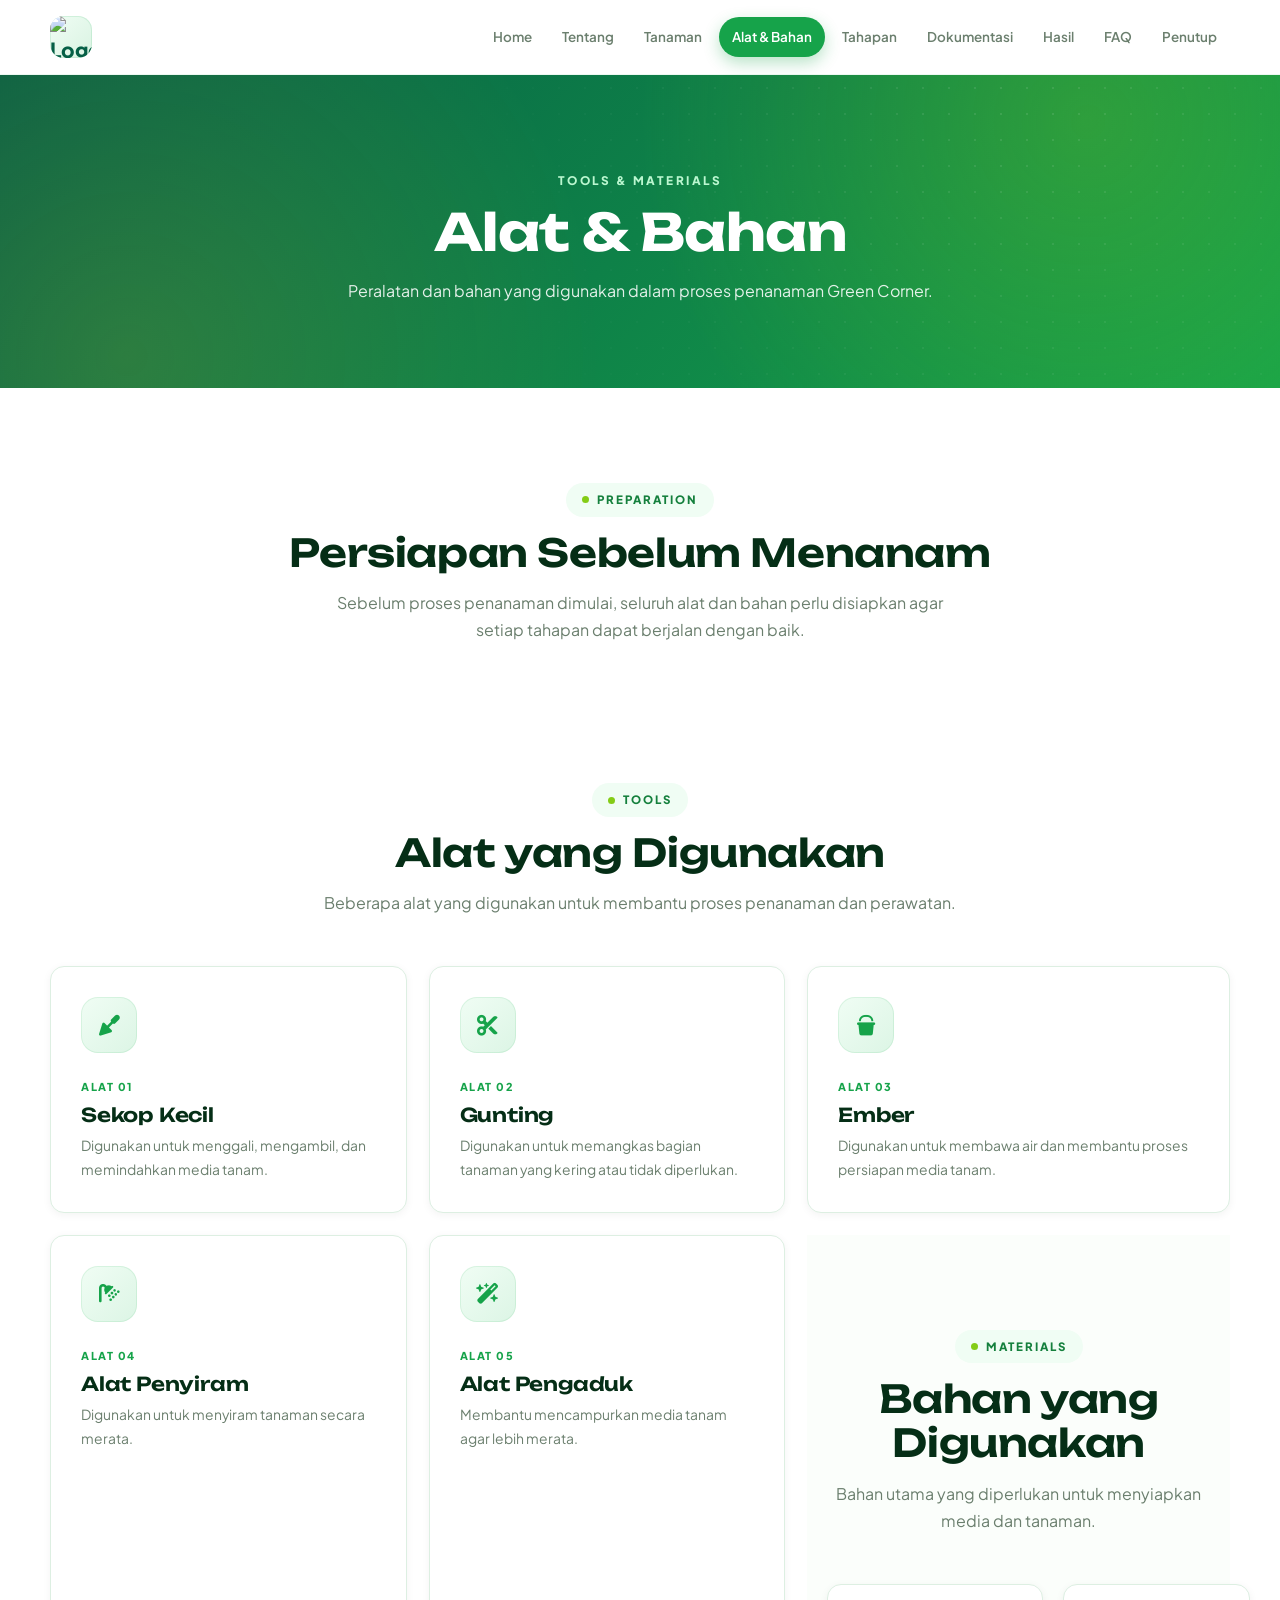
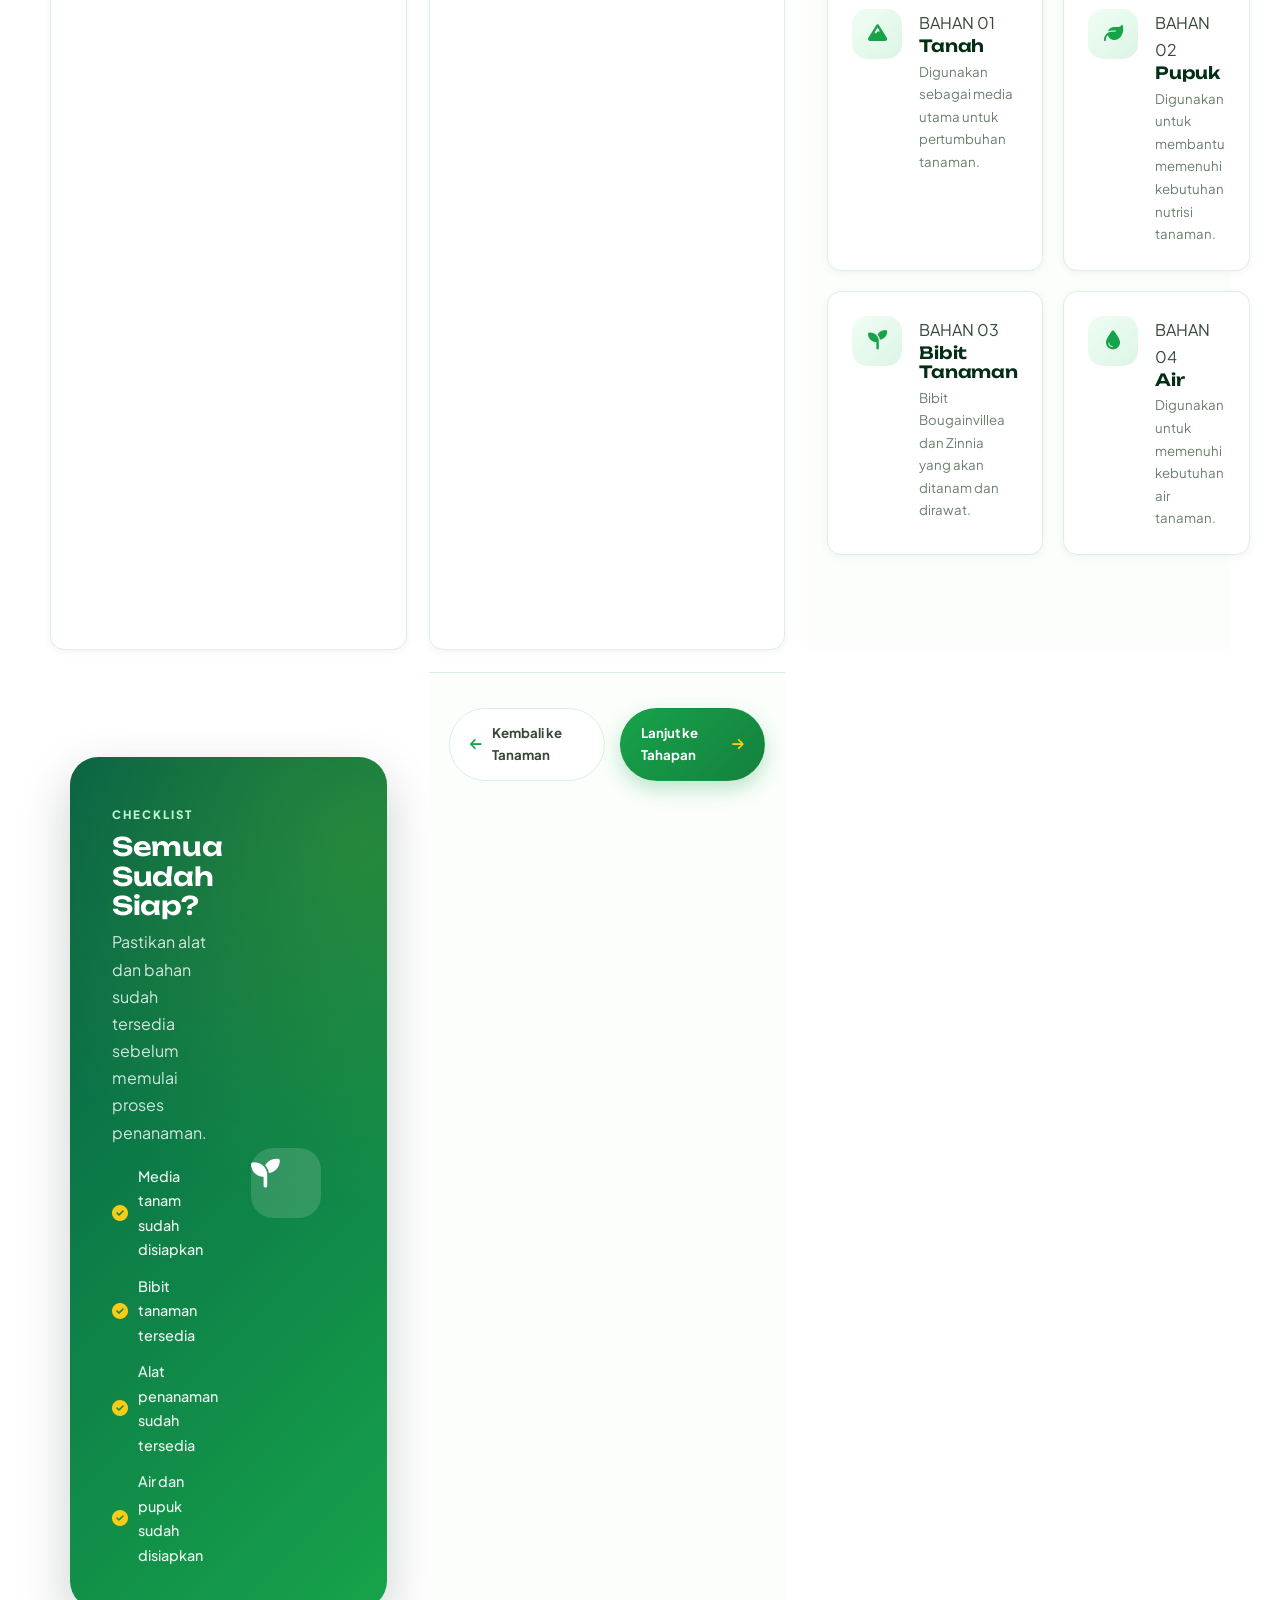
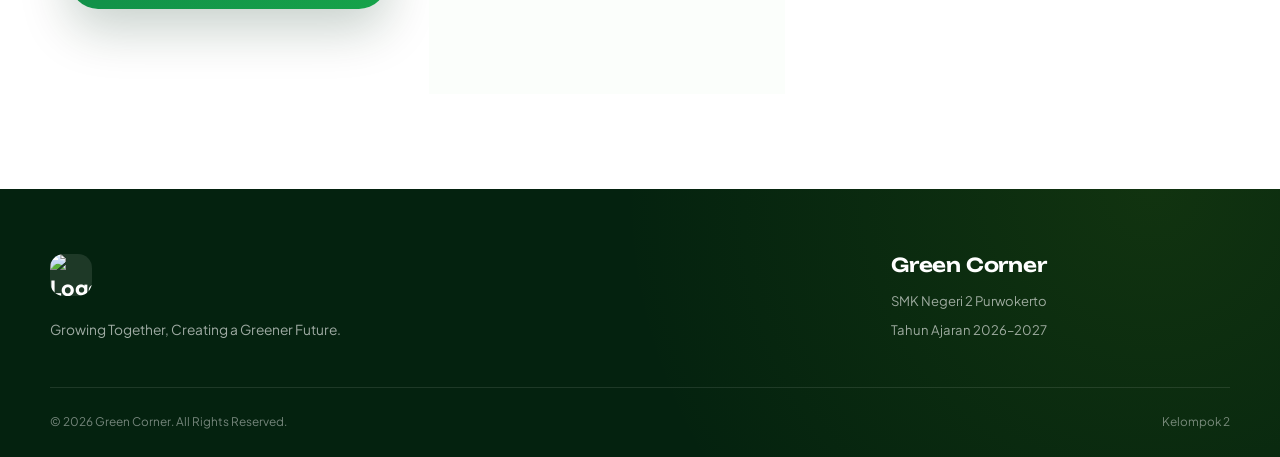
==== alat.html @ d8a79609 "first file" ====
<!DOCTYPE html>
<html lang="id">

<head>

    <meta charset="UTF-8">

    <meta name="viewport"
          content="width=device-width, initial-scale=1.0">

    <title>Alat & Bahan | Green Corner</title>


    <!-- Google Fonts -->

    <link rel="preconnect"
          href="https://fonts.googleapis.com">

    <link rel="preconnect"
          href="https://fonts.googleapis.com"
          crossorigin>

    <link href="https://fonts.googleapis.com/css2?family=Unbounded:wght@500;600;700;800&family=Plus+Jakarta+Sans:wght@400;500;600;700;800&display=swap"
          rel="stylesheet">


    <!-- Font Awesome -->

    <link rel="stylesheet"
          href="https://cdnjs.cloudflare.com/ajax/libs/font-awesome/6.7.2/css/all.min.css">


    <!-- CSS -->

    <link rel="stylesheet"
          href="style.css">

<base target="_blank">
</head>


<body>


    <!-- =====================================================
         NAVBAR
    ====================================================== -->

    <header class="navbar">

        <div class="container">


            <!-- LOGO -->

            <a href="home.html"
               class="nav-logo">

                <img class="nav-logo-icon" src="assets/logo/logo.png" alt="Logo Green Corner">

            </a>


            <!-- MOBILE MENU -->

            <button class="menu-toggle"
                    aria-label="Buka menu"
                    aria-expanded="false">

                <i class="fa-solid fa-bars"></i>

            </button>


            <!-- NAVIGATION -->

            <nav>

                <ul>

                    <li>
                        <a href="home.html">
                            Home
                        </a>
                    </li>

                    <li>
                        <a href="tentang.html">
                            Tentang
                        </a>
                    </li>

                    <li>
                        <a href="tanaman.html">
                            Tanaman
                        </a>
                    </li>

                    <li>
                        <a href="alat.html"
                           class="active">
                            Alat & Bahan
                        </a>
                    </li>

                    <li>
                        <a href="tahapan.html">
                            Tahapan
                        </a>
                    </li>

                    <li>
                        <a href="dokumentasi.html">
                            Dokumentasi
                        </a>
                    </li>

                    <li>
                        <a href="hasil.html">
                            Hasil
                        </a>
                    </li>

                    <li>
                        <a href="faq.html">
                            FAQ
                        </a>
                    </li>

                    <li>
                        <a href="penutup.html">
                            Penutup
                        </a>
                    </li>

                </ul>

            </nav>

        </div>

    </header>



    <!-- =====================================================
         PAGE HEADER
    ====================================================== -->

    <main>

        <section class="page-header">

            <div class="container">

                <div class="page-header-content">

                    <span>
                        TOOLS & MATERIALS
                    </span>

                    <h1>
                        Alat & Bahan
                    </h1>

                    <p>

                        Peralatan dan bahan yang digunakan
                        dalam proses penanaman Green Corner.

                    </p>

                </div>

            </div>

        </section>



        <!-- =====================================================
             INTRODUCTION
        ====================================================== -->

        <section class="tools-intro">

            <div class="container">

                <div class="section-title">

                    <span>
                        PREPARATION
                    </span>

                    <h2>
                        Persiapan Sebelum Menanam
                    </h2>

                    <p>

                        Sebelum proses penanaman dimulai,
                        seluruh alat dan bahan perlu disiapkan
                        agar setiap tahapan dapat berjalan
                        dengan baik.

                    </p>

                </div>

            </div>

        </section>



        <!-- =====================================================
             TOOLS
        ====================================================== -->

        <section class="tools-section">

            <div class="container">


                <div class="section-title">

                    <span>
                        TOOLS
                    </span>

                    <h2>
                        Alat yang Digunakan
                    </h2>

                    <p>

                        Beberapa alat yang digunakan untuk
                        membantu proses penanaman dan perawatan.

                    </p>

                </div>



                <div class="tools-grid">


                    <!-- SEKOP -->

                    <article class="tool-card">

                        <div class="tool-icon">

                            <i class="fa-solid fa-trowel"></i>

                        </div>

                        <span>
                            ALAT 01
                        </span>

                        <h3>
                            Sekop Kecil
                        </h3>

                        <p>

                            Digunakan untuk menggali,
                            mengambil, dan memindahkan
                            media tanam.

                        </p>

                    </article>



                    <!-- GUNTING -->

                    <article class="tool-card">

                        <div class="tool-icon">

                            <i class="fa-solid fa-scissors"></i>

                        </div>

                        <span>
                            ALAT 02
                        </span>

                        <h3>
                            Gunting
                        </h3>

                        <p>

                            Digunakan untuk memangkas
                            bagian tanaman yang kering
                            atau tidak diperlukan.

                        </p>

                    </article>



                    <!-- EMBER -->

                    <article class="tool-card">

                        <div class="tool-icon">

                            <i class="fa-solid fa-bucket"></i>

                        </div>

                        <span>
                            ALAT 03
                        </span>

                        <h3>
                            Ember
                        </h3>

                        <p>

                            Digunakan untuk membawa air
                            dan membantu proses persiapan
                            media tanam.

                        </p>

                    </article>



                    <!-- PENYIRAM -->

                    <article class="tool-card">

                        <div class="tool-icon">

                            <i class="fa-solid fa-shower"></i>

                        </div>

                        <span>
                            ALAT 04
                        </span>

                        <h3>
                            Alat Penyiram
                        </h3>

                        <p>

                            Digunakan untuk menyiram tanaman
                            secara merata.

                        </p>

                    </article>



                    <!-- PENGADUK -->

                    <article class="tool-card">

                        <div class="tool-icon">

                            <i class="fa-solid fa-wand-magic-sparkles"></i>

                        </div>

                        <span>
                            ALAT 05
                        </span>

                        <h3>
                            Alat Pengaduk
                        </h3>

                        <p>

                            Membantu mencampurkan media tanam
                            agar lebih merata.

                        </p>

                    </article>



                    <!-- =====================================================
             MATERIALS
        ====================================================== -->

        <section class="materials-section">

            <div class="container">


                <div class="section-title">

                    <span>
                        MATERIALS
                    </span>

                    <h2>
                        Bahan yang Digunakan
                    </h2>

                    <p>

                        Bahan utama yang diperlukan untuk
                        menyiapkan media dan tanaman.

                    </p>

                </div>



                <div class="materials-grid">



                    <!-- TANAH -->

                    <article class="material-card">

                        <div class="material-icon">

                            <i class="fa-solid fa-mountain"></i>

                        </div>

                        <div class="material-content">

                            <span>
                                BAHAN 01
                            </span>

                            <h3>
                                Tanah
                            </h3>

                            <p>

                                Digunakan sebagai media utama
                                untuk pertumbuhan tanaman.

                            </p>

                        </div>

                    </article>



                    <!-- PUPUK -->

                    <article class="material-card">

                        <div class="material-icon">

                            <i class="fa-solid fa-leaf"></i>

                        </div>

                        <div class="material-content">

                            <span>
                                BAHAN 02
                            </span>

                            <h3>
                                Pupuk
                            </h3>

                            <p>

                                Digunakan untuk membantu
                                memenuhi kebutuhan nutrisi
                                tanaman.

                            </p>

                        </div>

                    </article>



                    <!-- BIBIT -->

                    <article class="material-card">

                        <div class="material-icon">

                            <i class="fa-solid fa-seedling"></i>

                        </div>

                        <div class="material-content">

                            <span>
                                BAHAN 03
                            </span>

                            <h3>
                                Bibit Tanaman
                            </h3>

                            <p>

                                Bibit Bougainvillea dan Zinnia
                                yang akan ditanam dan dirawat.

                            </p>

                        </div>

                    </article>



                    <!-- AIR -->

                    <article class="material-card">

                        <div class="material-icon">

                            <i class="fa-solid fa-droplet"></i>

                        </div>

                        <div class="material-content">

                            <span>
                                BAHAN 04
                            </span>

                            <h3>
                                Air
                            </h3>

                            <p>

                                Digunakan untuk memenuhi
                                kebutuhan air tanaman.

                            </p>

                        </div>

                    </article>


                </div>

            </div>

        </section>



        <!-- =====================================================
             PREPARATION CHECKLIST
        ====================================================== -->

        <section class="preparation-section">

            <div class="container">


                <div class="preparation-box">


                    <div class="preparation-content">

                        <span>
                            CHECKLIST
                        </span>

                        <h2>
                            Semua Sudah Siap?
                        </h2>

                        <p>

                            Pastikan alat dan bahan sudah tersedia
                            sebelum memulai proses penanaman.

                        </p>


                        <ul class="checklist">

                            <li>

                                <i class="fa-solid fa-circle-check"></i>

                                Media tanam sudah disiapkan

                            </li>

                            <li>

                                <i class="fa-solid fa-circle-check"></i>

                                Bibit tanaman tersedia

                            </li>

                            <li>

                                <i class="fa-solid fa-circle-check"></i>

                                Alat penanaman sudah tersedia

                            </li>

                            <li>

                                <i class="fa-solid fa-circle-check"></i>

                                Air dan pupuk sudah disiapkan

                            </li>

                        </ul>

                    </div>


                    <div class="preparation-icon">

                        <i class="fa-solid fa-seedling"></i>

                    </div>


                </div>

            </div>

        </section>



        <!-- =====================================================
             NAVIGATION
        ====================================================== -->

        <section class="page-navigation">

            <div class="container">


                <a href="tanaman.html"
                   class="page-nav-button">

                    <i class="fa-solid fa-arrow-left"></i>

                    <span>
                        Kembali ke Tanaman
                    </span>

                </a>


                <a href="tahapan.html"
                   class="page-nav-button next">

                    <span>
                        Lanjut ke Tahapan
                    </span>

                    <i class="fa-solid fa-arrow-right"></i>

                </a>


            </div>

        </section>


    </main>



    <!-- =====================================================
         FOOTER
    ====================================================== -->

    <footer class="footer">

        <div class="container">


            <div class="footer-main">


                <div class="footer-brand">

                    <a href="home.html"
                       class="nav-logo">

                        <img class="nav-logo-icon" src="assets/logo/logo.png" alt="Logo Green Corner">

                    </a>

                    <p>

                        Growing Together,
                        Creating a Greener Future.

                    </p>

                </div>


                <div class="footer-info">

                    <h3>
                        Green Corner
                    </h3>

                    <p>
                        SMK Negeri 2 Purwokerto
                    </p>

                    <p>
                        Tahun Ajaran 2026–2027
                    </p>

                </div>


            </div>


            <div class="footer-bottom">

                <p>
                    © 2026 Green Corner. All Rights Reserved.
                </p>

                <p>
                    Kelompok 2
                </p>

            </div>


        </div>

    </footer>



    <!-- =====================================================
         JAVASCRIPT
    ====================================================== -->

    <script src="js/script.js"></script>

</body>

</html>
---- style.css ----
/* =====================================================
   GREEN CORNER — MODERN REDESIGN 2026
   Tema: Fresh Green + White
===================================================== */

:root{
    --primary:#16a34a;
    --primary-dark:#15803d;
    --primary-deep:#065f46;
    --accent:#84cc16;
    --sun:#facc15;
    --dark:#052e16;
    --light:#f0fdf4;
    --lighter:#fbfefb;
    --white:#ffffff;
    --black:#052e16;
    --text:#37473a;
    --muted:#6b7f6e;
    --border:#ddefe2;
    --shadow:0 10px 30px rgba(22,163,74,.10);
    --shadow-hover:0 20px 45px rgba(22,163,74,.16);
    --card-shadow:0 6px 20px rgba(5,46,22,.07);
    --soft-shadow:0 2px 8px rgba(5,46,22,.05);
    --radius-sm:8px;
    --radius:14px;
    --radius-md:18px;
    --radius-lg:26px;
    --container:1180px;
}

/* ============ RESET & BASE ============ */
*{margin:0;padding:0;box-sizing:border-box}
html{scroll-behavior:smooth}
body{
    font-family:"Plus Jakarta Sans",sans-serif;
    background:var(--white);
    color:var(--text);
    line-height:1.7;
    overflow-x:hidden;
}
img{display:block;max-width:100%}
a{text-decoration:none;color:inherit}
button{font-family:inherit}
ul{list-style:none}
.container{width:min(calc(100% - 40px),var(--container));margin-inline:auto}

h1,h2,h3,h4{
    font-family:"Unbounded",sans-serif;
    color:var(--black);
    line-height:1.15;
    letter-spacing:-.01em;
}
h1{font-size:3rem;font-weight:700}
h2{font-size:2.2rem;font-weight:600}
h3{font-size:1.2rem;font-weight:600}
p{color:var(--text)}

::selection{background:var(--primary);color:#fff}
::-webkit-scrollbar{width:9px}
::-webkit-scrollbar-track{background:#eef7f0}
::-webkit-scrollbar-thumb{background:#86c79b;border-radius:20px}
::-webkit-scrollbar-thumb:hover{background:var(--primary)}
button,a{-webkit-tap-highlight-color:transparent}

/* ============ NAVBAR ============ */
.navbar{
    position:sticky;top:0;z-index:1000;
    background:rgba(255,255,255,.88);
    backdrop-filter:blur(16px);
    -webkit-backdrop-filter:blur(16px);
    border-bottom:1px solid rgba(22,163,74,.08);
}
.navbar .container{
    min-height:74px;
    display:flex;align-items:center;justify-content:space-between;gap:20px;
}
.nav-logo{
    display:inline-flex;align-items:center;gap:11px;flex-shrink:0;
    font-weight:800;font-size:1.05rem;color:var(--primary-deep);
}
.nav-logo-icon{
    width:42px;height:42px;display:grid;place-items:center;
    border-radius:14px;font-size:1.3rem;
    background:linear-gradient(135deg,var(--light),#d9f3e2);
    box-shadow:inset 0 0 0 1px rgba(22,163,74,.12);
    transition:transform .25s ease;
}
.nav-logo:hover .nav-logo-icon{transform:rotate(-8deg) scale(1.06)}
.navbar nav ul{display:flex;align-items:center;gap:4px}
.navbar nav a{
    display:block;padding:9px 13px;border-radius:50px;
    color:var(--muted);font-size:.84rem;font-weight:600;white-space:nowrap;
    transition:.25s ease;
}
.navbar nav a:hover{background:var(--light);color:var(--primary-dark);transform:translateY(-1px)}
.navbar nav a.active{background:var(--primary);color:#fff;box-shadow:0 6px 16px rgba(22,163,74,.3)}
.menu-toggle{
    display:none;width:44px;height:44px;border:0;border-radius:13px;
    background:var(--light);color:var(--primary);font-size:1.1rem;cursor:pointer;
    transition:.25s ease;
}
.menu-toggle:hover{transform:translateY(-2px)}

/* ============ SECTION TITLE ============ */
.section-title{max-width:760px;margin:0 auto 50px;text-align:center}
.section-title>span,.section-label{
    display:inline-flex;align-items:center;gap:8px;
    margin-bottom:14px;padding:7px 16px;border-radius:999px;
    background:var(--light);color:var(--primary-dark);
    font-size:.72rem;font-weight:800;letter-spacing:2px;text-transform:uppercase;
}
.section-title>span::before,.section-label::before{
    content:"";width:7px;height:7px;border-radius:50%;
    background:var(--accent);flex-shrink:0;
}
.section-title h2{margin-bottom:14px;font-size:clamp(1.7rem,3vw,2.4rem)}
.section-title p{max-width:650px;margin-inline:auto;color:var(--muted)}
.section-padding{padding:100px 0}

/* ============ BUTTONS ============ */
.btn,.btn-primary,.btn-secondary,.start-button{
    display:inline-flex;align-items:center;justify-content:center;gap:10px;
    min-height:46px;padding:13px 22px;border-radius:50px;
    font-size:.85rem;font-weight:700;cursor:pointer;border:0;
    transition:transform .2s ease,box-shadow .2s ease,background .2s ease;
}
.btn,.btn-primary,.start-button{
    background:linear-gradient(135deg,var(--primary),var(--primary-dark));
    color:#fff;box-shadow:0 8px 20px rgba(22,163,74,.28);
}
.btn:hover,.btn-primary:hover,.start-button:hover{
    transform:translateY(-3px);
    box-shadow:0 14px 28px rgba(22,163,74,.34);
}
.btn:active,.btn-primary:active,.start-button:active{transform:translateY(-1px) scale(.97)}
.btn-secondary{
    background:var(--white);color:var(--primary-dark);
    border:1.5px solid var(--border);
}
.btn-secondary:hover{
    border-color:var(--primary);background:var(--light);
    transform:translateY(-3px);box-shadow:var(--shadow);
}
.btn-large{padding:15px 28px}

/* ============ PAGE HEADER / BANNER ============ */
.page-header,.page-banner{
    position:relative;padding:90px 20px 84px;
    background:
        radial-gradient(circle at 85% 15%,rgba(132,204,22,.25),transparent 40%),
        radial-gradient(circle at 10% 90%,rgba(250,204,21,.14),transparent 40%),
        linear-gradient(135deg,var(--primary-deep),var(--primary));
    color:#fff;text-align:center;overflow:hidden;
}
.page-header::after,.page-banner::after{
    content:"";position:absolute;inset:0;pointer-events:none;
    background-image:radial-gradient(rgba(255,255,255,.10) 1.5px,transparent 1.5px);
    background-size:26px 26px;
    mask-image:radial-gradient(circle at 80% 10%,#000 0%,transparent 55%);
    -webkit-mask-image:radial-gradient(circle at 80% 10%,#000 0%,transparent 55%);
}
.page-header-content{max-width:780px;margin-inline:auto;position:relative;z-index:1}
.page-header-content>span,.page-banner .hero-label{
    display:inline-block;margin-bottom:12px;
    color:#bbf7d0;font-size:.74rem;font-weight:800;letter-spacing:2.5px;
}
.page-header h1,.page-banner h1{
    margin-bottom:15px;color:#fff;
    font-size:clamp(2rem,5vw,3.2rem);
}
.page-header p,.page-banner p{max-width:680px;margin-inline:auto;color:rgba(255,255,255,.88)}

/* ============ HOME HERO ============ */
.home-hero{
    min-height:calc(100vh - 74px);
    display:flex;align-items:center;padding:80px 0;
    background:
        radial-gradient(circle at 8% 20%,rgba(132,204,22,.10),transparent 35%),
        radial-gradient(circle at 95% 85%,rgba(22,163,74,.10),transparent 35%),
        linear-gradient(160deg,#ffffff 0%,var(--lighter) 55%,var(--light) 100%);
    overflow:hidden;
}
.home-hero .container{
    display:grid;grid-template-columns:1.1fr .9fr;
    align-items:center;gap:60px;
}
.hero-content{max-width:650px}
.hero-label{
    display:inline-flex;align-items:center;gap:8px;
    margin-bottom:18px;padding:8px 16px;border-radius:999px;
    background:var(--white);color:var(--primary-dark);
    border:1px solid var(--border);
    font-size:.76rem;font-weight:800;letter-spacing:1.2px;
    box-shadow:var(--soft-shadow);
}
.hero-content h1{
    margin-bottom:20px;
    font-size:clamp(2.3rem,5vw,4.1rem);
    font-weight:800;letter-spacing:-1.5px;line-height:1.08;
}
.hero-content h1 span{
    display:block;
    background:linear-gradient(120deg,var(--primary) 20%,var(--accent) 80%);
    -webkit-background-clip:text;background-clip:text;
    -webkit-text-fill-color:transparent;color:transparent;
}
.hero-content>p{max-width:580px;margin-bottom:30px;color:var(--muted);font-size:1.02rem}
.hero-buttons{display:flex;flex-wrap:wrap;gap:12px}
.hero-visual{display:flex;justify-content:center;align-items:center}
.hero-image-placeholder{
    position:relative;width:min(100%,480px);aspect-ratio:1/1;
    display:grid;place-items:center;overflow:hidden;border-radius:38px;
    background:
        radial-gradient(circle at 30% 25%,rgba(132,204,22,.18),transparent 45%),
        linear-gradient(145deg,#e7f8ee,#d2f1de);
    box-shadow:var(--shadow-hover),inset 0 0 0 1px rgba(22,163,74,.10);
}
.hero-image-placeholder i{
    font-size:6rem;color:var(--primary);
    filter:drop-shadow(0 12px 24px rgba(22,163,74,.25));
}
.hero-image-placeholder span{
    position:absolute;bottom:26px;
    color:var(--primary-deep);font-weight:800;letter-spacing:2.5px;font-size:.74rem;
}

/* ============ STATS ============ */
.home-stats{
    padding:64px 0;
    background:
        radial-gradient(circle at 90% 10%,rgba(132,204,22,.22),transparent 45%),
        linear-gradient(135deg,var(--primary-deep),var(--primary-dark));
}
.stats-grid{display:grid;grid-template-columns:repeat(4,1fr);gap:24px;text-align:center}
.stat-item{display:flex;flex-direction:column;gap:8px;position:relative}
.stat-item:not(:last-child)::after{
    content:"";position:absolute;right:-12px;top:15%;height:70%;width:1px;
    background:rgba(255,255,255,.18);
}
.stat-number{
    font-size:clamp(2rem,4vw,2.8rem);font-weight:800;color:#fff;line-height:1;
    font-family:"Unbounded",sans-serif;
}
.stat-label{font-size:.76rem;color:rgba(255,255,255,.72);text-transform:uppercase;letter-spacing:.08em}

/* ============ HOME INTRO CARDS ============ */
.home-intro{padding:100px 0;background:var(--white)}
.intro-cards{display:grid;grid-template-columns:repeat(3,1fr);gap:22px}
.info-card,.learning-card,.objective-item,.care-card,.tool-card,.result-card,
.highlight-card,.team-card,.note-card,.progress-card,.monitor-card{
    border:1px solid var(--border);border-radius:var(--radius);
    background:var(--white);box-shadow:var(--soft-shadow);
    transition:transform .28s ease,box-shadow .28s ease,border-color .28s ease;
}
.info-card:hover,.learning-card:hover,.objective-item:hover,.care-card:hover,
.tool-card:hover,.result-card:hover,.highlight-card:hover,.team-card:hover,
.note-card:hover,.progress-card:hover,.monitor-card:hover{
    transform:translateY(-6px);box-shadow:var(--card-shadow);border-color:#bfe6cc;
}
.info-card{padding:30px}
.card-icon,.info-icon,.tool-icon,.care-icon,.result-icon,.highlight-icon,
.lessons-icon,.note-icon,.summary-icon,.faq-contact-icon,.progress-icon{
    width:56px;height:56px;display:grid;place-items:center;margin-bottom:18px;
    border-radius:17px;
    background:linear-gradient(135deg,var(--light),#dcf5e5);
    color:var(--primary);font-size:1.3rem;
    box-shadow:inset 0 0 0 1px rgba(22,163,74,.10);
}
.info-card h3{margin-bottom:8px}
.info-card p{color:var(--muted);font-size:.88rem}

/* ============ PLANT CARDS ============ */
.plants-preview{padding:95px 0;background:var(--lighter)}
.plant-cards{display:grid;grid-template-columns:repeat(2,1fr);gap:26px}
.plant-card{
    overflow:hidden;border:1px solid var(--border);border-radius:var(--radius-lg);
    background:var(--white);box-shadow:var(--soft-shadow);
    transition:transform .3s ease,box-shadow .3s ease;
}
.plant-card:hover{transform:translateY(-7px);box-shadow:var(--shadow-hover)}
.plant-image{aspect-ratio:16/9;background:var(--light);overflow:hidden}
.image-placeholder,.plant-image-placeholder,.result-placeholder,.gallery-placeholder{
    position:relative;height:100%;min-height:100%;display:grid;place-items:center;
    background:
        radial-gradient(circle at 70% 20%,rgba(132,204,22,.12),transparent 50%),
        linear-gradient(145deg,#ecf9f1,#d8f2e2);
    color:var(--primary);
}
.image-placeholder i,.plant-image-placeholder i,.result-placeholder i,.gallery-placeholder i{font-size:4rem}
.image-placeholder span,.plant-image-placeholder span,.result-placeholder span,.gallery-placeholder span{
    position:absolute;bottom:18px;font-size:.7rem;font-weight:800;
    letter-spacing:2.5px;color:var(--primary-deep);
}
.plant-content{padding:28px}
.plant-content>span{display:inline-block;margin-bottom:7px;color:var(--primary);font-size:.7rem;font-weight:800;letter-spacing:1.5px}
.plant-content h3{margin-bottom:10px;font-size:1.4rem}
.plant-content p{margin-bottom:16px;color:var(--muted);font-size:.9rem}
.plant-content a{
    display:inline-flex;align-items:center;gap:8px;
    color:var(--primary-dark);font-weight:700;font-size:.86rem;
    transition:gap .25s ease,color .2s ease;
}
.plant-content a:hover{gap:13px;color:var(--primary)}

/* ============ PLANT PROGRESS ============ */
.plant-progress{padding:95px 0;background:var(--white)}
.progress-grid{display:grid;grid-template-columns:repeat(2,1fr);gap:22px}
.progress-card{padding:30px}
.progress-card-head{display:flex;align-items:center;gap:15px;margin-bottom:22px}
.progress-icon{margin:0;width:52px;height:52px;border-radius:15px;font-size:1.15rem}
.progress-card-head span{display:block;color:var(--primary);font-size:.68rem;font-weight:800;letter-spacing:1.5px;margin-bottom:2px}
.progress-card-head h3{font-size:1.15rem}
.progress-bar-track{height:11px;border-radius:999px;background:#e3f3e9;overflow:hidden}
.progress-bar-fill{
    height:100%;width:0;border-radius:999px;
    background:linear-gradient(90deg,var(--primary),var(--accent));
    transition:width 1.3s cubic-bezier(.22,.8,.3,1);
}
.progress-meta{display:flex;align-items:center;justify-content:space-between;margin-top:13px;font-size:.82rem}
.progress-stage{color:var(--muted);display:inline-flex;align-items:center;gap:6px}
.progress-stage i{color:var(--primary);font-size:.78rem}
.progress-percent{font-weight:800;color:var(--primary-deep)}

/* ============ PROJECT HIGHLIGHT ============ */
.project-highlight{padding:100px 0;background:var(--lighter)}
.highlight-grid{display:grid;grid-template-columns:repeat(4,1fr);gap:20px}
.highlight-card{padding:28px 24px;text-align:center;display:block}
.highlight-card .highlight-icon{margin:0 auto 15px}
.highlight-card h3{font-size:1rem;margin-bottom:6px}
.highlight-card p{font-size:.8rem;color:var(--muted)}

/* ============ HOME CTA ============ */
.home-cta{padding:100px 0;background:var(--white)}
.cta-content{
    position:relative;overflow:hidden;
    max-width:none;margin:0 auto;text-align:center;
    padding:75px 50px;border-radius:32px;
    background:
        radial-gradient(circle at 85% 20%,rgba(132,204,22,.28),transparent 45%),
        radial-gradient(circle at 10% 90%,rgba(250,204,21,.14),transparent 40%),
        linear-gradient(135deg,var(--primary-deep),var(--primary));
    box-shadow:0 25px 60px rgba(5,46,22,.22);
}
.cta-content>span{display:inline-block;margin-bottom:14px;color:#bbf7d0;font-size:.76rem;font-weight:800;letter-spacing:2.5px}
.cta-content h2{color:#fff;margin-bottom:15px;font-size:clamp(1.6rem,3.4vw,2.4rem)}
.cta-content p{color:rgba(255,255,255,.85);margin:0 auto 28px;max-width:600px}
.cta-content .btn-primary{background:#fff;color:var(--primary-deep);box-shadow:0 10px 24px rgba(0,0,0,.18)}
.cta-content .btn-primary:hover{background:var(--light)}

/* ============ ABOUT ============ */
.about-intro{background:var(--white)}
.about-grid{display:grid;grid-template-columns:1.1fr .9fr;gap:65px;align-items:center}
.about-content h2{font-size:clamp(1.9rem,3vw,2.6rem);margin-bottom:18px}
.about-content p{margin-bottom:15px;color:var(--muted)}
.about-visual{display:grid;place-items:center;min-height:340px}
.about-icon{
    width:230px;height:230px;display:grid;place-items:center;border-radius:50%;
    margin:0;font-size:5.2rem;color:var(--primary);
    background:
        radial-gradient(circle at 30% 25%,rgba(132,204,22,.20),transparent 55%),
        linear-gradient(145deg,#e7f8ee,#d0f0dd);
    box-shadow:var(--shadow-hover),inset 0 0 0 1px rgba(22,163,74,.12);
}
.project-info{background:var(--lighter)}
.info-cards{display:grid;grid-template-columns:repeat(4,1fr);gap:20px}
.info-card strong{display:block;color:var(--primary);font-size:.68rem;letter-spacing:1.5px;margin-bottom:5px}
.objectives{background:var(--white)}
.objectives-grid{display:grid;grid-template-columns:repeat(3,1fr);gap:22px}
.objective-item{padding:30px;display:flex;flex-direction:column}
.objective-number,.team-number{
    display:inline-flex;align-items:center;justify-content:center;
    width:44px;height:44px;border-radius:14px;margin-bottom:18px;
    background:linear-gradient(135deg,var(--light),#dcf5e5);
    color:var(--primary-dark);font-weight:800;font-size:.9rem;
    box-shadow:inset 0 0 0 1px rgba(22,163,74,.10);
}
.objective-item h3{margin-bottom:8px;font-size:1.05rem}
.objective-item p{color:var(--muted);font-size:.86rem}
.team-section{background:var(--lighter)}
.team-grid{display:grid;grid-template-columns:repeat(3,1fr);gap:20px}
.team-card{padding:30px;text-align:center}
.team-number{margin:0 auto 18px;border-radius:50%}
.team-card h3{margin-bottom:6px;font-size:1.05rem}
.team-card span{color:var(--primary);font-size:.78rem;font-weight:700}
.learning-section{background:var(--white)}
.learning-grid{display:grid;grid-template-columns:repeat(3,1fr);gap:22px}
.learning-card{padding:30px}
.learning-card i{
    display:grid;place-items:center;width:56px;height:56px;margin-bottom:18px;
    border-radius:17px;font-size:1.3rem;color:var(--primary);
    background:linear-gradient(135deg,var(--light),#dcf5e5);
}
.learning-card h3{margin-bottom:8px}
.learning-card p{color:var(--muted);font-size:.86rem}

/* ============ PLANT DETAIL ============ */
.plants-intro{padding:95px 0 45px}
.plant-detail{padding:95px 0}
.plant-detail:nth-of-type(even){background:var(--lighter)}
.plant-detail-grid{display:grid;grid-template-columns:1fr 1fr;gap:65px;align-items:center}
.plant-detail-image{
    min-height:410px;border-radius:30px;overflow:hidden;
    box-shadow:var(--card-shadow);
    border:1px solid var(--border);
}
.plant-image-placeholder{min-height:410px}
.plant-detail-content .plant-number{color:var(--primary);font-size:.72rem;font-weight:800;letter-spacing:2px}
.plant-detail-content h2{font-size:clamp(2rem,4vw,2.9rem);margin:10px 0 8px}
.plant-subtitle{color:var(--primary-dark);font-weight:600;margin-bottom:18px}
.plant-detail-content>p:not(.plant-subtitle){color:var(--muted);margin-bottom:14px}
.plant-facts{display:grid;gap:12px;margin-top:24px}
.plant-fact{
    display:flex;align-items:flex-start;gap:14px;padding:15px 16px;
    border:1px solid var(--border);border-radius:16px;background:var(--white);
    transition:transform .25s ease,box-shadow .25s ease;
}
.plant-fact:hover{transform:translateX(6px);box-shadow:var(--soft-shadow)}
.plant-fact i{
    width:36px;height:36px;display:grid;place-items:center;border-radius:11px;flex:none;
    background:linear-gradient(135deg,var(--light),#dcf5e5);color:var(--primary);
}
.plant-fact strong{display:block;color:var(--black);font-size:.84rem}
.plant-fact span{display:block;color:var(--muted);font-size:.76rem;line-height:1.6}
.care-section{padding:95px 0;background:var(--lighter)}
.care-grid{display:grid;grid-template-columns:repeat(4,1fr);gap:20px}
.care-card{padding:28px}
.care-card h3{font-size:1.02rem;margin-bottom:8px}
.care-card p{color:var(--muted);font-size:.82rem}
.plant-comparison{padding:95px 0;background:var(--white)}
.comparison-table-wrapper,.observation-table-wrapper{
    overflow-x:auto;border:1px solid var(--border);border-radius:20px;
    box-shadow:var(--soft-shadow);background:var(--white);
}
.comparison-table,.observation-table{width:100%;min-width:620px;border-collapse:collapse}
.comparison-table th,.comparison-table td,.observation-table th,.observation-table td{
    padding:17px 20px;text-align:left;border-bottom:1px solid var(--border);font-size:.85rem;
}
.comparison-table th,.observation-table th{
    background:var(--light);color:var(--primary-deep);font-weight:800;font-size:.78rem;
    letter-spacing:.5px;
}
.comparison-table tr:last-child td,.observation-table tr:last-child td{border-bottom:0}
.comparison-table tbody tr,.observation-table tbody tr{transition:background .2s ease}
.comparison-table tbody tr:hover,.observation-table tbody tr:hover{background:#f4fbf6}
.status,.result-status{
    display:inline-flex;padding:6px 13px;border-radius:999px;
    background:var(--light);color:var(--primary-deep);
    font-size:.72rem;font-weight:800;
}

/* ============ MONITORING ============ */
.plant-monitoring{padding:95px 0;background:var(--lighter)}
.monitor-grid{display:grid;grid-template-columns:repeat(2,1fr);gap:24px}
.monitor-card{padding:30px}
.monitor-card-head{display:flex;align-items:center;gap:15px;margin-bottom:22px}
.monitor-icon{
    width:52px;height:52px;flex:none;display:grid;place-items:center;border-radius:16px;
    background:linear-gradient(135deg,var(--primary),var(--primary-dark));
    color:#fff;font-size:1.2rem;box-shadow:0 8px 18px rgba(22,163,74,.28);
}
.monitor-card-head span{display:block;color:var(--primary);font-size:.68rem;font-weight:800;letter-spacing:1.5px;margin-bottom:2px}
.monitor-card-head h3{font-size:1.15rem}
.monitor-row{
    display:flex;align-items:center;justify-content:space-between;gap:12px;
    padding:13px 0;border-bottom:1px solid var(--border);font-size:.87rem;
}
.monitor-row label{color:var(--muted)}
.monitor-row-static strong{color:var(--text);font-weight:700}
.monitor-status-select{
    border:1px solid var(--border);border-radius:10px;padding:7px 12px;
    font:600 .82rem "Plus Jakarta Sans",sans-serif;background:var(--white);
    color:var(--text);cursor:pointer;outline:none;transition:border-color .2s;
}
.monitor-status-select:focus{border-color:var(--primary)}
.monitor-toggle-row{display:flex;align-items:center;justify-content:space-between;padding:15px 0;font-size:.87rem;color:var(--muted)}
.monitor-switch{position:relative;display:inline-block;width:46px;height:25px;flex:none}
.monitor-switch input{opacity:0;width:0;height:0}
.monitor-switch-slider{
    position:absolute;inset:0;border-radius:999px;background:#d5e8dc;transition:.25s ease;cursor:pointer;
}
.monitor-switch-slider::before{
    content:"";position:absolute;left:3px;top:3px;width:19px;height:19px;border-radius:50%;
    background:#fff;transition:.25s ease;box-shadow:0 1px 4px rgba(0,0,0,.2);
}
.monitor-switch input:checked+.monitor-switch-slider{background:var(--primary)}
.monitor-switch input:checked+.monitor-switch-slider::before{transform:translateX(21px)}
.monitor-streak{
    display:inline-flex;align-items:center;gap:8px;margin-top:16px;padding:9px 16px;
    border-radius:999px;background:var(--light);color:var(--primary-deep);
    font-size:.83rem;font-weight:800;
}
.monitor-streak i{color:var(--accent)}
.monitor-note{margin-top:24px;text-align:center;font-size:.73rem;color:var(--muted)}

/* ============ TOOLS & MATERIALS ============ */
.tools-intro{padding:95px 0 45px}
.tools-section{padding:45px 0 95px}
.tools-grid{display:grid;grid-template-columns:repeat(3,1fr);gap:22px}
.tool-card{padding:30px}
.tool-card>span{font-size:.68rem;font-weight:800;letter-spacing:1.5px;color:var(--primary)}
.tool-card h3{margin:6px 0 8px}
.tool-card p{color:var(--muted);font-size:.87rem}
.materials-section{padding:95px 0;background:var(--lighter)}
.materials-grid{display:grid;grid-template-columns:repeat(2,1fr);gap:20px}
.material-card{
    display:flex;gap:17px;align-items:flex-start;padding:24px;
    border:1px solid var(--border);border-radius:var(--radius);
    background:var(--white);box-shadow:var(--soft-shadow);
    transition:transform .28s ease,box-shadow .28s ease;
}
.material-card:hover{transform:translateY(-4px);box-shadow:var(--card-shadow)}
.material-icon{
    width:50px;height:50px;display:grid;place-items:center;border-radius:15px;flex:none;
    background:linear-gradient(135deg,var(--light),#dcf5e5);color:var(--primary);font-size:1.2rem;
}
.material-content h3{margin-bottom:5px;font-size:1.05rem}
.material-content p{color:var(--muted);font-size:.83rem}
.preparation-section{padding:85px 0}
.preparation-box{
    display:grid;grid-template-columns:auto 1fr auto;gap:28px;align-items:center;
    padding:42px;border-radius:28px;
    background:
        radial-gradient(circle at 90% 10%,rgba(132,204,22,.22),transparent 45%),
        linear-gradient(135deg,var(--primary-deep),var(--primary));
    box-shadow:0 20px 50px rgba(5,46,22,.22);
}
.preparation-icon{
    margin:0;width:70px;height:70px;border-radius:22px;font-size:1.8rem;
    background:rgba(255,255,255,.14);color:#fff;box-shadow:none;
}
.preparation-content>span{color:#bbf7d0;font-size:.72rem;font-weight:800;letter-spacing:2px}
.preparation-content h2{color:#fff;margin:6px 0 8px;font-size:1.6rem}
.preparation-content>p{color:rgba(255,255,255,.82);margin:0}
.checklist{display:flex;flex-direction:column;gap:12px;margin-top:18px}
.checklist li{display:flex;align-items:center;gap:10px;color:rgba(255,255,255,.92);font-size:.9rem;font-weight:500}
.checklist li i{color:var(--sun);font-size:1rem;flex:none}

/* ============ STEPS ============ */
.steps-intro{padding:95px 0 45px}
.steps-section{padding:45px 0 90px}
.steps-timeline{max-width:900px;margin-inline:auto;position:relative}
.step-item{
    display:grid;grid-template-columns:70px 70px 1fr;gap:18px;align-items:start;
    position:relative;padding-bottom:34px;
}
.step-item:not(:last-child)::after{
    content:"";position:absolute;left:34px;top:64px;bottom:2px;width:2px;
    background:linear-gradient(#bfe6cc,#dcf5e5);
}
.step-number{
    position:relative;z-index:1;width:58px;height:58px;display:grid;place-items:center;
    border-radius:50%;color:#fff;font-weight:800;font-size:.88rem;
    background:linear-gradient(135deg,var(--primary),var(--primary-dark));
    box-shadow:0 10px 22px rgba(22,163,74,.30),0 0 0 6px var(--white);
    font-family:"Plus Jakarta Sans",sans-serif;
}
.step-icon{
    width:54px;height:54px;display:grid;place-items:center;border-radius:16px;
    background:linear-gradient(135deg,var(--light),#dcf5e5);color:var(--primary);font-size:1.2rem;
}
.step-content{
    padding:26px;border:1px solid var(--border);border-radius:var(--radius);
    background:var(--white);box-shadow:var(--soft-shadow);
    transition:transform .25s ease,box-shadow .25s ease;
}
.step-content:hover{transform:translateY(-4px);box-shadow:var(--card-shadow)}
.step-content>span{display:inline-block;margin-bottom:8px;color:var(--primary);font-size:.7rem;font-weight:800;letter-spacing:1.5px}
.step-content h2{font-size:1.25rem;margin-bottom:10px}
.step-content p{color:var(--muted);font-size:.88rem;margin-bottom:14px}
.step-content ul{display:flex;flex-direction:column;gap:9px}
.step-content li{display:flex;align-items:center;gap:9px;color:var(--muted);font-size:.83rem}
.step-content li i{color:var(--primary);font-size:.75rem}
.process-notes{padding:95px 0;background:var(--lighter)}
.notes-grid{display:grid;grid-template-columns:repeat(3,1fr);gap:22px}
.note-card{padding:28px}
.note-card h3{margin-bottom:7px}
.note-card p{color:var(--muted);font-size:.84rem}
.process-summary{padding:85px 0}
.summary-box{
    display:grid;grid-template-columns:auto 1fr;gap:24px;align-items:center;
    padding:36px;border:1px solid #c6e9d2;border-radius:26px;
    background:linear-gradient(135deg,var(--light),#e2f6ea);
}
.summary-icon{margin:0}
.summary-content>span{color:var(--primary);font-size:.7rem;font-weight:800;letter-spacing:2px}
.summary-content h2{margin:6px 0 6px;font-size:1.35rem}
.summary-content p{color:var(--muted);margin:0}

/* ============ DOKUMENTASI ============ */
.documentation-intro{padding:95px 0 45px}
.gallery-section{padding:45px 0 95px}
.gallery-grid{display:grid;grid-template-columns:repeat(3,1fr);gap:22px}
.gallery-item{
    overflow:hidden;border:1px solid var(--border);border-radius:22px;
    background:var(--white);box-shadow:var(--soft-shadow);cursor:pointer;
    transition:transform .3s ease,box-shadow .3s ease;
}
.gallery-item:hover{transform:translateY(-6px);box-shadow:var(--card-shadow)}
.gallery-image{aspect-ratio:4/3;overflow:hidden;transition:filter .25s ease}
.gallery-item:hover .gallery-image{filter:brightness(.95)}
.gallery-placeholder{min-height:100%}
.gallery-content{padding:22px}
.gallery-content>span{color:var(--primary);font-size:.68rem;font-weight:800;letter-spacing:1.5px}
.gallery-content h3{margin:6px 0 7px}
.gallery-content p{color:var(--muted);font-size:.83rem}
.documentation-timeline{padding:95px 0;background:var(--lighter)}
.timeline-list{max-width:850px;margin-inline:auto;display:grid;gap:16px}
.timeline-item{display:grid;grid-template-columns:66px 1fr;gap:18px;align-items:start}
.timeline-number{
    width:54px;height:54px;display:grid;place-items:center;border-radius:50%;
    background:linear-gradient(135deg,var(--primary),var(--primary-dark));
    color:#fff;font-weight:800;box-shadow:0 8px 18px rgba(22,163,74,.28);
}
.timeline-content{
    padding:22px;border:1px solid var(--border);border-radius:18px;background:var(--white);
    box-shadow:var(--soft-shadow);transition:transform .25s ease,box-shadow .25s ease;
}
.timeline-content:hover{transform:translateX(6px);box-shadow:var(--card-shadow)}
.timeline-content h3{margin-bottom:6px}
.timeline-content p{color:var(--muted);font-size:.84rem}
.documentation-note{padding:85px 0}
.note-box{
    display:grid;grid-template-columns:auto 1fr;gap:22px;align-items:center;
    padding:36px;border-radius:26px;
    background:linear-gradient(135deg,var(--light),#e2f6ea);
    border:1px solid #c6e9d2;
}
.note-box .note-icon{margin:0}
.note-content>span{color:var(--primary);font-size:.7rem;font-weight:800;letter-spacing:2px}
.note-content h2{margin:6px 0 7px;font-size:1.4rem}
.note-content p{color:var(--muted);margin:0}

/* ============ HASIL ============ */
.result-intro{padding:95px 0 45px}
.result-overview{padding:45px 0 85px}
.result-grid{display:grid;grid-template-columns:repeat(4,1fr);gap:22px}
.result-card{padding:28px;text-align:center}
.result-icon{margin:0 auto 17px}
.result-card>span{font-size:.68rem;font-weight:800;letter-spacing:1.5px;color:var(--primary)}
.result-card h3{margin:6px 0 8px;font-size:1.05rem}
.result-card p{color:var(--muted);font-size:.84rem}
.plant-results{padding:95px 0;background:var(--lighter)}
.plant-result-grid{display:grid;grid-template-columns:repeat(2,1fr);gap:24px}
.plant-result-card{
    overflow:hidden;border:1px solid var(--border);border-radius:24px;
    background:var(--white);box-shadow:var(--soft-shadow);
    transition:transform .3s ease,box-shadow .3s ease;
}
.plant-result-card:hover{transform:translateY(-6px);box-shadow:var(--card-shadow)}
.plant-result-image{aspect-ratio:16/8}
.plant-result-content{padding:26px}
.plant-result-content>span{color:var(--primary);font-size:.68rem;font-weight:800;letter-spacing:1.5px}
.plant-result-content h3{margin:6px 0 7px}
.plant-result-content p{color:var(--muted);font-size:.85rem}
.plant-result-content .result-status{margin-top:14px}
.observation-section{padding:95px 0}
.lessons-section{padding:95px 0;background:var(--lighter)}
.lessons-box{
    display:grid;grid-template-columns:auto 1fr;gap:26px;padding:38px;
    border-radius:26px;background:var(--white);border:1px solid var(--border);
    box-shadow:var(--soft-shadow);
}
.lessons-icon{margin:0}
.lessons-content>span{color:var(--primary);font-size:.7rem;font-weight:800;letter-spacing:2px}
.lessons-content h2{margin:6px 0 10px;font-size:1.5rem}
.lessons-content>p{color:var(--muted);margin-bottom:18px}
.lesson-points{display:flex;flex-wrap:wrap;gap:10px}
.lesson-points>div{
    display:inline-flex;align-items:center;gap:8px;padding:9px 16px;
    border-radius:999px;background:var(--light);color:var(--primary-deep);
    font-size:.82rem;font-weight:700;
}
.lesson-points i{color:var(--primary);font-size:.75rem}

/* ============ FAQ ============ */
.faq-intro{padding:95px 0 45px}
.faq-section{padding:45px 0 85px}
.faq-layout{display:grid;grid-template-columns:1.3fr 1fr;gap:32px;align-items:start}
.faq-list{display:grid;gap:12px}
.faq-item{
    overflow:hidden;border:1px solid var(--border);border-radius:17px;background:var(--white);
    transition:box-shadow .3s ease,border-color .3s ease;
}
.faq-item:hover{border-color:#bfe6cc;box-shadow:var(--soft-shadow)}
.faq-item.active{border-color:var(--primary);box-shadow:var(--shadow)}
.faq-question{
    width:100%;display:flex;align-items:center;justify-content:space-between;gap:18px;
    padding:21px 24px;border:0;background:transparent;text-align:left;
    color:var(--black);font:700 .92rem "Plus Jakarta Sans",sans-serif;cursor:pointer;
    transition:background .2s ease;
}
.faq-question:hover{background:#f2faf5}
.faq-question i{flex-shrink:0;color:var(--primary);transition:transform .3s ease}
.faq-item.active .faq-question i{transform:rotate(180deg)}
.faq-answer{display:grid;grid-template-rows:0fr;transition:grid-template-rows .35s ease}
.faq-answer>div{overflow:hidden}
.faq-answer p{padding:0 24px 22px;color:var(--muted);font-size:.86rem;line-height:1.8}
.faq-item.active .faq-answer{grid-template-rows:1fr}

/* chatbot */
.faq-chatbot{
    position:sticky;top:108px;
    border:1px solid var(--border);border-radius:var(--radius);
    background:var(--white);box-shadow:var(--card-shadow);
    display:flex;flex-direction:column;max-height:560px;overflow:hidden;
}
.chatbot-header{
    display:flex;align-items:center;gap:13px;padding:18px 20px;
    border-bottom:1px solid var(--border);
    background:linear-gradient(135deg,var(--light),#e2f6ea);
}
.chatbot-header-icon{
    width:42px;height:42px;flex:none;display:grid;place-items:center;border-radius:50%;
    background:linear-gradient(135deg,var(--primary),var(--primary-dark));
    color:#fff;font-size:1rem;box-shadow:0 6px 14px rgba(22,163,74,.28);
}
.chatbot-header h3{font-size:.98rem;margin-bottom:2px}
.chatbot-header p{font-size:.75rem;color:var(--muted);margin:0}
.chatbot-ai-toggle{
    margin-left:auto;width:36px;height:36px;flex:none;border-radius:50%;
    border:1px solid var(--border);background:var(--white);color:var(--primary);
    cursor:pointer;display:flex;align-items:center;justify-content:center;
    font-size:.95rem;transition:.2s ease;
}
.chatbot-ai-toggle:hover{background:var(--primary);color:#fff;border-color:var(--primary)}
.chatbot-ai-panel{
    margin:16px 20px 0;padding:15px;border:1px solid var(--border);border-radius:12px;
    background:var(--lighter);font-size:.82rem;
}
.chatbot-ai-panel p{margin:0 0 10px;line-height:1.55;color:var(--muted)}
.chatbot-ai-panel a{color:var(--primary);font-weight:700}
.chatbot-ai-panel-row{display:flex;gap:8px;margin-bottom:8px}
.chatbot-ai-panel-row input{
    flex:1;min-width:0;padding:9px 12px;border:1px solid var(--border);border-radius:10px;
    font-size:.82rem;font-family:inherit;outline:none;
}
.chatbot-ai-panel-row input:focus{border-color:var(--primary)}
.chatbot-ai-panel-row button{
    padding:9px 16px;border:0;border-radius:10px;background:var(--primary);color:#fff;
    cursor:pointer;font-weight:700;font-size:.82rem;white-space:nowrap;
}
.chatbot-ai-panel-row button:hover{background:var(--primary-dark)}
.chatbot-ai-key-clear{background:none;border:0;color:var(--muted);font-size:.76rem;text-decoration:underline;cursor:pointer;padding:0}
.chatbot-messages{
    flex:1;overflow-y:auto;padding:18px 20px;display:flex;flex-direction:column;gap:12px;min-height:220px;
}
.chatbot-msg{max-width:85%;padding:11px 15px;border-radius:15px;font-size:.85rem;line-height:1.55}
.chatbot-msg.bot{align-self:flex-start;background:var(--light);color:var(--text);border-bottom-left-radius:4px}
.chatbot-msg.user{align-self:flex-end;background:var(--primary);color:#fff;border-bottom-right-radius:4px}
.chatbot-msg.typing{align-self:flex-start;background:var(--light);color:var(--muted);font-style:italic}
.chatbot-input-row{display:flex;gap:8px;padding:14px 16px;border-top:1px solid var(--border)}
.chatbot-input-row input{
    flex:1;border:1px solid var(--border);border-radius:999px;padding:10px 17px;
    font:500 .83rem "Plus Jakarta Sans",sans-serif;outline:none;transition:border-color .2s;
}
.chatbot-input-row input:focus{border-color:var(--primary)}
.chatbot-input-row button{
    width:42px;height:42px;flex:none;border:0;border-radius:50%;
    background:linear-gradient(135deg,var(--primary),var(--primary-dark));color:#fff;
    display:grid;place-items:center;cursor:pointer;transition:transform .2s ease;
    box-shadow:0 6px 14px rgba(22,163,74,.28);
}
.chatbot-input-row button:hover{transform:translateY(-2px)}
.chatbot-note{font-size:.68rem;color:var(--muted);padding:0 20px 16px;margin:0}

.faq-contact{padding:0 0 85px}
.faq-contact-box{
    display:grid;grid-template-columns:auto 1fr auto;gap:22px;align-items:center;
    padding:34px;border-radius:26px;
    background:linear-gradient(135deg,var(--light),#e2f6ea);border:1px solid #c6e9d2;
}
.faq-contact-icon{margin:0}
.faq-contact-content>span{color:var(--primary);font-size:.7rem;font-weight:800;letter-spacing:2px}
.faq-contact-content h2{margin:6px 0 5px;font-size:1.5rem}
.faq-contact-content p{color:var(--muted);font-size:.85rem;margin:0}

/* ============ PENUTUP ============ */
.closing-hero{
    padding:115px 0 105px;text-align:center;
    background:
        radial-gradient(circle at 85% 15%,rgba(132,204,22,.22),transparent 45%),
        linear-gradient(135deg,var(--primary-deep),var(--primary));
}
.closing-content{max-width:850px;margin:auto;position:relative;z-index:1}
.closing-icon{
    margin:0 auto 22px;width:74px;height:74px;border-radius:50%;font-size:1.8rem;
    background:rgba(255,255,255,.14);color:#fff;box-shadow:none;
}
.closing-label{display:block;color:#bbf7d0;font-size:.73rem;font-weight:800;letter-spacing:2.5px;margin-bottom:12px}
.closing-content h1{color:#fff;font-size:clamp(2.1rem,5vw,3.5rem);margin-bottom:18px}
.closing-content p{color:rgba(255,255,255,.86);max-width:700px;margin:0 auto}
.closing-divider{width:72px;height:3px;border-radius:3px;background:rgba(255,255,255,.35);margin:30px auto}
.closing-content blockquote{color:#fff;font-size:1.1rem;font-style:italic;font-weight:500}
.closing-message{padding:95px 0}
.message-grid{display:grid;grid-template-columns:1.1fr .9fr;gap:60px;align-items:center}
.message-content>span{color:var(--primary);font-size:.72rem;font-weight:800;letter-spacing:2px}
.message-content h2{font-size:clamp(1.8rem,3vw,2.5rem);margin:10px 0 15px}
.message-content p{color:var(--muted);margin-bottom:13px}
.message-highlights{display:grid;gap:14px}
.message-highlights .highlight-card{display:flex;gap:16px;align-items:center;text-align:left;padding:20px 22px}
.message-highlights .highlight-icon{margin:0;width:48px;height:48px;font-size:1.05rem}
.final-quote{padding:90px 0;background:var(--lighter)}
.quote-box{
    max-width:820px;margin:auto;padding:44px;border-left:5px solid var(--primary);
    border-radius:0 24px 24px 0;background:var(--white);box-shadow:var(--card-shadow);
}
.quote-mark{color:var(--primary);font-size:3.2rem;line-height:.6;margin-bottom:20px;font-family:Georgia,serif}
.quote-box p{font-size:1.12rem;color:var(--text);font-style:italic;margin-bottom:14px}
.quote-box span{color:var(--primary-dark);font-weight:800;font-size:.85rem}
.closing-info{padding:90px 0}
.closing-info-grid{display:grid;grid-template-columns:repeat(3,1fr);gap:22px}
.closing-info-card{
    padding:30px;border:1px solid var(--border);border-radius:22px;text-align:center;
    background:var(--white);box-shadow:var(--soft-shadow);
    transition:transform .28s ease,box-shadow .28s ease;
}
.closing-info-card:hover{transform:translateY(-5px);box-shadow:var(--card-shadow)}
.closing-info-card i{
    display:inline-grid;place-items:center;width:56px;height:56px;margin-bottom:16px;
    border-radius:17px;font-size:1.3rem;color:var(--primary);
    background:linear-gradient(135deg,var(--light),#dcf5e5);
}
.closing-info-card>span{color:var(--primary);font-size:.68rem;font-weight:800;letter-spacing:2px}
.closing-info-card h3{margin:6px 0 6px;font-size:1.1rem}
.closing-info-card p{color:var(--muted);font-size:.84rem}
.closing-navigation{padding:0 0 95px;text-align:center}

/* ============ PAGE NAVIGATION ============ */
.page-navigation{padding:35px 0;background:var(--lighter);border-top:1px solid var(--border)}
.page-navigation .container{display:flex;justify-content:space-between;align-items:center;gap:15px}
.page-nav-button{
    display:inline-flex;align-items:center;gap:10px;padding:13px 20px;
    border:1.5px solid var(--border);border-radius:50px;background:var(--white);
    color:var(--text);font-size:.83rem;font-weight:700;
    transition:.25s ease;
}
.page-nav-button:hover{
    background:var(--primary);color:#fff;border-color:var(--primary);
    transform:translateY(-3px);box-shadow:0 10px 22px rgba(22,163,74,.28);
}
.page-nav-button i{color:var(--primary);transition:color .2s}
.page-nav-button:hover i{color:#fff}
.page-nav-button.next{
    background:linear-gradient(135deg,var(--primary),var(--primary-dark));
    color:#fff;border-color:transparent;box-shadow:0 8px 20px rgba(22,163,74,.28);
}
.page-nav-button.next i{color:var(--sun)}
.page-nav-button.next:hover{box-shadow:0 14px 28px rgba(22,163,74,.36)}

/* ============ FOOTER ============ */
.footer{
    padding:65px 0 25px;color:#fff;
    background:
        radial-gradient(circle at 90% 0%,rgba(132,204,22,.10),transparent 45%),
        #04220f;
}
.footer-main{
    display:grid;grid-template-columns:1.4fr .6fr;gap:50px;
    padding-bottom:40px;border-bottom:1px solid rgba(255,255,255,.10);
}
.footer .nav-logo{color:#fff}
.footer .nav-logo-icon{background:rgba(255,255,255,.10);box-shadow:none}
.footer-brand>p{max-width:360px;margin-top:15px;color:rgba(255,255,255,.62);font-size:.86rem}
.footer-info h3{color:#fff;margin-bottom:14px}
.footer-info p{margin-bottom:6px;color:rgba(255,255,255,.60);font-size:.82rem}
.footer-bottom{display:flex;justify-content:space-between;gap:20px;padding-top:24px}
.footer-bottom p{color:rgba(255,255,255,.45);font-size:.74rem}

/* ============ INDEX / LOADING ============ */
#loading-screen{
    position:fixed;inset:0;z-index:9999;display:grid;place-items:center;
    background:
        radial-gradient(circle at 50% 30%,#0a3d22,#03170c 72%);
    color:#fff;opacity:1;visibility:visible;
    transition:opacity .5s ease,visibility .5s ease;
}
#loading-screen.loaded{opacity:0;visibility:hidden;pointer-events:none}
#main-content{opacity:0;visibility:hidden}
#main-content.loaded{opacity:1;visibility:visible;animation:pageIn .7s ease both}
.loader-content{text-align:center;width:min(88vw,480px)}
.loader-icon{
    width:80px;height:80px;display:grid;place-items:center;margin:0 auto 24px;
    border-radius:26px;background:rgba(132,204,22,.12);font-size:2.1rem;position:relative;
}
.loader-icon .grow-stage{position:absolute;opacity:0;transform:scale(.4);animation:growStage 1.6s ease infinite}
.loader-icon .stage-seed{animation-delay:0s}
.loader-icon .stage-sprout{animation-delay:.5s}
.loader-icon .stage-leaf{animation-delay:1s}
@keyframes growStage{
    0%{opacity:0;transform:scale(.4) translateY(6px)}
    15%{opacity:1;transform:scale(1) translateY(0)}
    35%{opacity:1;transform:scale(1) translateY(0)}
    50%{opacity:0;transform:scale(1.15) translateY(-6px)}
    100%{opacity:0}
}
@media (prefers-reduced-motion:reduce){
    .loader-icon .grow-stage{animation:none;opacity:1;position:static}
    .loader-icon .stage-seed,.loader-icon .stage-sprout{display:none}
}
.loader-content h1{color:#fff;font-family:"Unbounded",sans-serif;font-weight:700;font-size:clamp(2rem,8vw,3.2rem);letter-spacing:1px}
.loader-content p{margin:12px auto 26px;color:rgba(255,255,255,.70);font-size:.88rem;font-style:italic}
.loader-bar{height:5px;overflow:hidden;border-radius:99px;background:rgba(255,255,255,.13)}
.loader-progress{
    height:100%;width:0;border-radius:99px;
    background:linear-gradient(90deg,var(--primary),var(--accent));
    animation:loading 1.7s ease forwards;
}
.loader-text{display:block;margin-top:13px;color:rgba(255,255,255,.48);font-size:.72rem}
@keyframes loading{to{width:100%}}
@keyframes pageIn{from{opacity:0;transform:translateY(10px)}to{opacity:1;transform:none}}

.intro{
    min-height:100vh;display:grid;place-items:center;
    background:
        radial-gradient(circle at 12% 18%,rgba(132,204,22,.12),transparent 40%),
        radial-gradient(circle at 88% 85%,rgba(22,163,74,.12),transparent 40%),
        linear-gradient(150deg,#ffffff,var(--light));
}
.intro-content{text-align:center;padding:40px}
.small-title{color:var(--primary-dark);font-weight:800;letter-spacing:3px;font-size:.74rem}
.intro h1{margin:16px 0;font-weight:700;font-size:clamp(3rem,9vw,6rem);letter-spacing:-2px}
.intro h1 span{
    background:linear-gradient(120deg,var(--primary) 20%,var(--accent) 85%);
    -webkit-background-clip:text;background-clip:text;
    -webkit-text-fill-color:transparent;color:transparent;font-weight:800;
}
.group-name{
    display:inline-block;margin:8px 0 20px;padding:8px 20px;border-radius:999px;
    background:var(--primary-deep);color:#bbf7d0;font-weight:800;letter-spacing:2.5px;font-size:.8rem;
}
.description{max-width:540px;margin:16px auto 30px;color:var(--muted);font-size:1rem}

/* ============ UTILITIES ============ */
.growth-progress-bar{
    position:fixed;top:0;left:0;height:3px;width:0;z-index:2000;
    background:linear-gradient(90deg,var(--primary),var(--accent));
    transition:width .08s linear;
}
.back-to-top{
    position:fixed;right:22px;bottom:22px;width:48px;height:48px;
    display:grid;place-items:center;border:0;border-radius:50%;cursor:pointer;
    background:linear-gradient(135deg,var(--primary),var(--primary-dark));color:#fff;
    font-size:1rem;box-shadow:0 12px 28px rgba(22,163,74,.32);
    opacity:0;visibility:hidden;transform:translateY(12px);transition:.3s ease;z-index:1500;
}
.back-to-top.show{opacity:1;visibility:visible;transform:translateY(0)}
.back-to-top:hover{transform:translateY(-3px)}

.lightbox-overlay{
    position:fixed;inset:0;display:flex;align-items:center;justify-content:center;
    background:rgba(3,23,12,.92);opacity:0;visibility:hidden;transition:.25s ease;z-index:3000;padding:24px;
}
.lightbox-overlay.open{opacity:1;visibility:visible}
.lightbox-box{
    width:min(640px,100%);aspect-ratio:4/3;border-radius:26px;overflow:hidden;
    background:linear-gradient(145deg,#0a3d22,#03170c);display:grid;place-items:center;
    transform:scale(.94);transition:.25s ease;
}
.lightbox-overlay.open .lightbox-box{transform:scale(1)}
.lightbox-box .gallery-placeholder{color:var(--accent);background:transparent}
.lightbox-box img{width:100%;height:100%;object-fit:cover}
.lightbox-close{
    position:absolute;top:24px;right:24px;width:44px;height:44px;border:0;border-radius:50%;
    background:rgba(255,255,255,.12);color:#fff;font-size:1.1rem;cursor:pointer;
    display:grid;place-items:center;transition:.2s ease;
}
.lightbox-close:hover{background:var(--accent);color:var(--dark)}
body.lightbox-locked{overflow:hidden}

/* ============ PHOTO UPLOAD ============ */
.photo-upload-slot{cursor:pointer;overflow:hidden}
.photo-upload-input{display:none}
.photo-upload-img{position:absolute;inset:0;width:100%;height:100%;object-fit:cover}
.photo-upload-slot.has-photo>i,.photo-upload-slot.has-photo>span{display:none}
.photo-upload-hint{
    position:absolute;inset:0;display:flex;flex-direction:column;align-items:center;justify-content:center;
    gap:8px;text-align:center;padding:12px;z-index:1;
    background:rgba(5,46,22,.55);color:#fff;font-size:.78rem;font-weight:600;
    opacity:0;transition:opacity .25s ease;
}
.photo-upload-hint i{font-size:1.4rem!important;color:#fff!important}
.photo-upload-slot:not(.has-photo) .photo-upload-hint{opacity:1}
.photo-upload-slot.has-photo:hover .photo-upload-hint,
.photo-upload-slot.has-photo:focus-within .photo-upload-hint{opacity:1}
.photo-upload-remove{
    position:absolute;top:10px;right:10px;width:32px;height:32px;border-radius:50%;border:0;
    background:rgba(5,46,22,.75);color:#fff;display:none;align-items:center;justify-content:center;
    cursor:pointer;z-index:2;font-size:.85rem;
}
.photo-upload-remove:hover{background:var(--accent-dark,#65a30d)}
.photo-upload-slot.has-photo .photo-upload-remove{display:flex}

/* ============ REVEAL ANIMATION ============ */
.reveal{opacity:0;transform:translateY(26px);transition:opacity .7s ease,transform .7s ease}
.reveal.in{opacity:1;transform:none}
@media (prefers-reduced-motion:reduce){
    html{scroll-behavior:auto}
    .reveal{opacity:1;transform:none;transition:none}
    *,*::before,*::after{animation-duration:.01ms!important;animation-iteration-count:1!important;transition-duration:.01ms!important}
}

/* ============ RESPONSIVE ============ */
@media (max-width:1000px){
    .navbar nav a{padding:9px 10px;font-size:.78rem}
    .home-hero .container{gap:40px}
    .info-cards{grid-template-columns:repeat(2,1fr)}
    .highlight-grid,.result-grid{grid-template-columns:repeat(2,1fr)}
    .care-grid{grid-template-columns:repeat(2,1fr)}
    .tools-grid{grid-template-columns:repeat(2,1fr)}
}

@media (max-width:820px){
    .navbar .container{min-height:66px}
    .menu-toggle{display:grid;place-items:center}
    .navbar nav{
        display:none;position:absolute;top:calc(100% + 1px);left:0;right:0;
        padding:12px 20px 20px;background:rgba(255,255,255,.98);
        border-bottom:1px solid var(--border);box-shadow:0 14px 30px rgba(5,46,22,.10);
    }
    .navbar nav.open{display:block}
    .navbar nav ul{display:grid;gap:4px}
    .navbar nav a{padding:12px 15px;border-radius:13px;font-size:.88rem}
    .home-hero{min-height:auto;padding:70px 0}
    .home-hero .container,.about-grid,.plant-detail-grid,.message-grid{grid-template-columns:1fr;gap:40px}
    .hero-visual{order:-1}
    .hero-image-placeholder{max-width:400px}
    .plant-detail-reverse .plant-detail-content{order:1}
    .plant-detail-reverse .plant-detail-image{order:2}
    .team-grid,.objectives-grid,.learning-grid,.closing-info-grid{grid-template-columns:repeat(2,1fr)}
    .gallery-grid{grid-template-columns:repeat(2,1fr)}
    .plant-result-grid{grid-template-columns:1fr}
    .faq-layout{grid-template-columns:1fr}
    .faq-chatbot{position:static;max-height:480px}
    .faq-contact-box{grid-template-columns:auto 1fr}
    .faq-contact-box .btn{grid-column:2;justify-self:start}
    .footer-main{grid-template-columns:1fr 1fr}
    .preparation-box{grid-template-columns:auto 1fr}
    .preparation-icon{display:none}
}

@media (max-width:600px){
    .container{width:min(100% - 28px,1120px)}
    .section-padding{padding:70px 0}
    .section-title{margin-bottom:34px}
    .section-title h2{font-size:1.6rem}
    .page-header,.page-banner{padding:66px 0 58px}
    .page-header h1,.page-banner h1{font-size:1.9rem}
    h1{font-size:2rem}
    h2{font-size:1.7rem}
    .home-hero{padding:55px 0 70px}
    .hero-content{text-align:center}
    .hero-content h1{font-size:2.5rem;letter-spacing:-1px}
    .hero-content>p{margin-inline:auto;font-size:.9rem}
    .hero-buttons{flex-direction:column;align-items:stretch}
    .hero-buttons a{width:100%}
    .home-stats{padding:46px 0}
    .stats-grid{grid-template-columns:repeat(2,1fr);gap:30px 12px}
    .stat-item:not(:last-child)::after{display:none}
    .intro-cards,.plant-cards,.info-cards,.highlight-grid,.tools-grid,.care-grid,.result-grid,
    .team-grid,.objectives-grid,.learning-grid,.notes-grid,.materials-grid,.gallery-grid,
    .closing-info-grid{grid-template-columns:1fr}
    .plant-detail,.care-section,.plant-comparison,.plant-monitoring,.tools-section,
    .materials-section,.gallery-section,.documentation-timeline,.observation-section,
    .lessons-section,.closing-message,.closing-info{padding:70px 0}
    .plant-detail-grid{gap:28px}
    .plant-detail-image,.plant-image-placeholder{min-height:280px}
    .plant-image-placeholder i,.image-placeholder i,.result-placeholder i,.gallery-placeholder i{font-size:3rem}
    .progress-grid,.monitor-grid{grid-template-columns:1fr}
    .step-item{grid-template-columns:50px 1fr;gap:13px;padding-bottom:26px}
    .step-item .step-icon{display:none}
    .step-number{width:46px;height:46px;font-size:.75rem}
    .step-item:not(:last-child)::after{left:22px;top:52px}
    .step-content{padding:21px}
    .timeline-item{grid-template-columns:48px 1fr;gap:12px}
    .timeline-number{width:44px;height:44px;font-size:.85rem}
    .preparation-box,.summary-box,.lessons-box,.note-box{grid-template-columns:1fr;padding:28px}
    .preparation-icon,.summary-icon,.lessons-icon,.note-box .note-icon{margin:0}
    .faq-question{padding:18px;font-size:.84rem}
    .faq-answer p{padding:0 18px 19px;font-size:.8rem}
    .faq-contact-box{grid-template-columns:1fr}
    .faq-contact-box .btn{grid-column:auto;width:100%}
    .page-navigation .container{flex-direction:column;align-items:stretch}
    .page-nav-button{justify-content:center;width:100%}
    .footer-main{grid-template-columns:1fr;gap:30px}
    .footer-bottom{flex-direction:column;text-align:center;gap:6px}
    .closing-hero{padding:80px 0}
    .closing-content h1{font-size:2.1rem}
    .quote-box{padding:30px 22px}
    .quote-box p{font-size:.95rem}
    .cta-content{padding:50px 24px;border-radius:26px}
    .cta-content h2{font-size:1.55rem}
    .comparison-table,.observation-table{min-width:560px}
}

@media (max-width:380px){
    .hero-content h1{font-size:2.2rem}
    .nav-logo{font-size:.9rem}
    .nav-logo-icon{width:37px;height:37px}
}
/* --- LOGO SEBAGAI GAMBAR ASLI --- */
.nav-logo-icon {
    object-fit: cover;
    border-radius: 14px;
}

/* --- NAV UNDERLINE --- */
.navbar nav ul {
    position: relative;
}
.nav-underline {
    position: absolute;
    bottom: -8px;
    height: 2px;
    background: var(--primary);
    border-radius: 2px;
    opacity: 0;
    transition: left 0.25s ease, width 0.25s ease, opacity 0.2s ease;
    pointer-events: none;
}
@media (max-width: 820px) {
    .nav-underline {
        display: none;
    }
}

/* --- LOGIN ANGGOTA (fitur monitoring database) --- */
.monitor-login {
    max-width: 640px;
    margin: 0 auto 30px;
    padding: 20px 22px;
    border: 1px solid var(--border);
    border-radius: var(--radius-md, var(--radius));
    background: var(--light);
}
.monitor-login-title {
    margin: 0 0 12px;
    font-weight: 700;
    font-size: 0.9rem;
    color: var(--black);
    display: flex;
    align-items: center;
    gap: 8px;
}
.monitor-login-row {
    display: flex;
    flex-wrap: wrap;
    gap: 10px;
}
.monitor-login-row input {
    flex: 1;
    min-width: 140px;
    padding: 10px 14px;
    border: 1px solid var(--border);
    border-radius: var(--radius-sm);
    font-family: inherit;
    font-size: 0.85rem;
}
.monitor-login-row button {
    padding: 10px 22px;
    border: none;
    border-radius: var(--radius-sm);
    background: var(--primary);
    color: #ffffff;
    font-weight: 700;
    cursor: pointer;
}
.monitor-login-row button:hover {
    background: var(--primary-dark);
}
.monitor-login-error {
    margin: 10px 0 0;
    font-size: 0.8rem;
    color: #d92d20;
}
.monitor-logged-in {
    display: flex;
    align-items: center;
    justify-content: space-between;
    flex-wrap: wrap;
    gap: 10px;
    font-size: 0.88rem;
    color: var(--text);
}
.monitor-logged-in i {
    color: var(--primary);
}
.monitor-logged-in button {
    padding: 7px 16px;
    border: 1px solid var(--border);
    border-radius: var(--radius-sm);
    background: #ffffff;
    cursor: pointer;
    font-weight: 600;
    font-size: 0.8rem;
}
.monitor-logged-in button:hover {
    background: var(--border);
}
.monitor-note-text {
    width: 100%;
    padding: 10px 12px;
    border: 1px solid var(--border);
    border-radius: var(--radius-sm);
    font-family: inherit;
    font-size: 0.82rem;
    resize: vertical;
}
.monitor-meta-text {
    margin-top: 14px;
    font-size: 0.74rem;
    color: var(--muted);
    text-align: right;
}
.monitor-card.monitor-readonly select,
.monitor-card.monitor-readonly textarea {
    background: var(--white);
    cursor: not-allowed;
    opacity: 0.75;
}
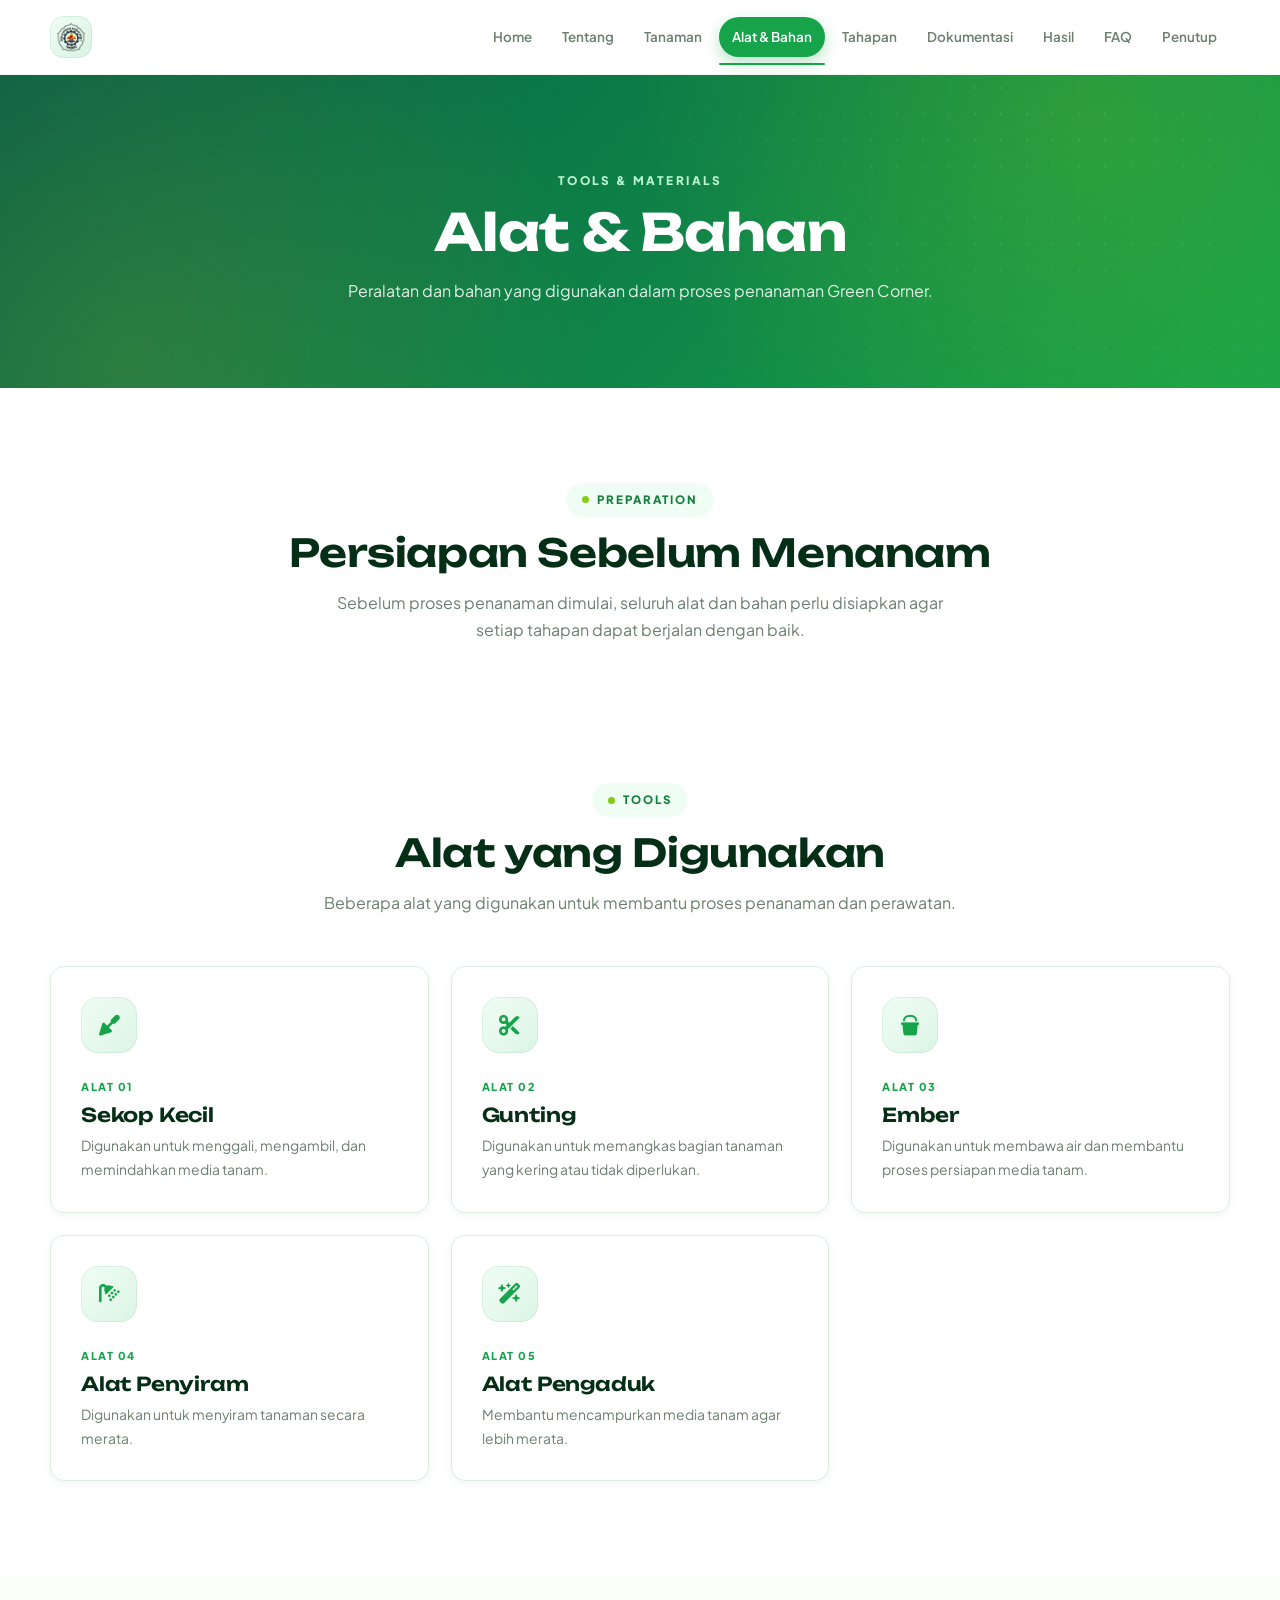
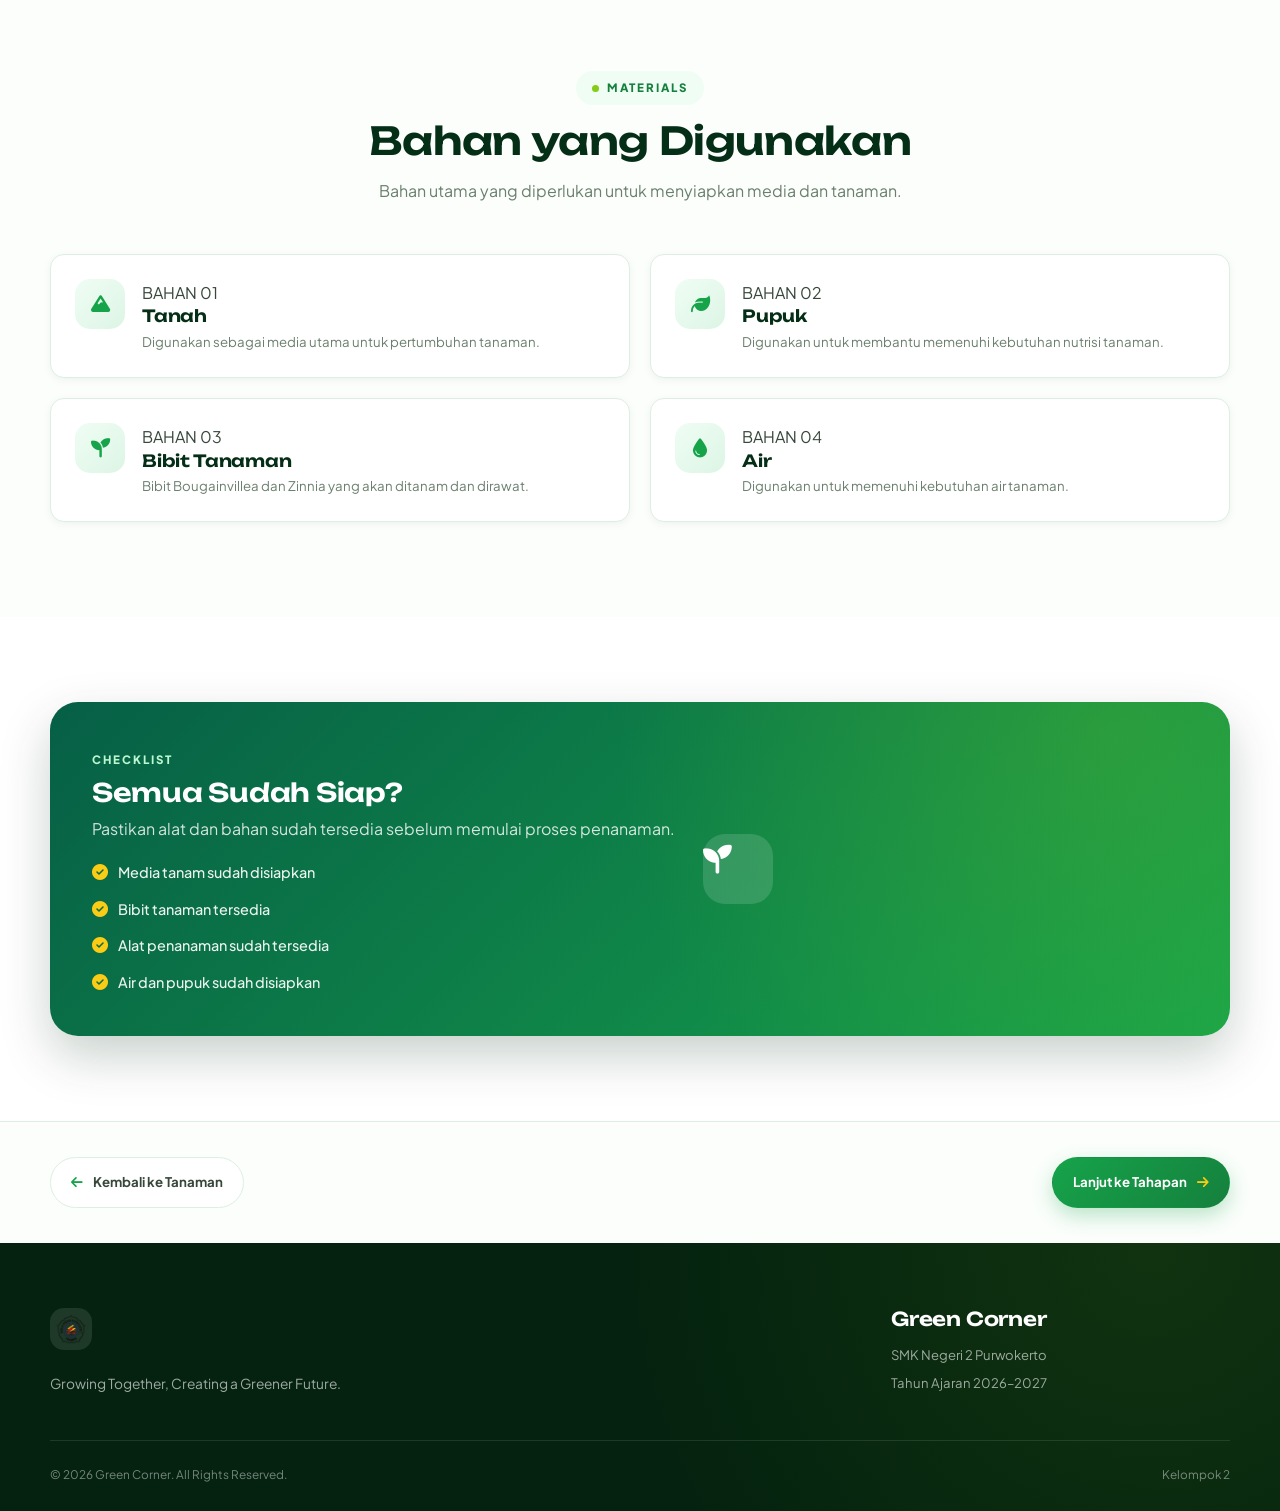
==== commit 2cf7f370: "Update favicon and font preconnect links Added favicon link and updated preconnect for fonts." ====
--- a/alat.html
+++ b/alat.html
@@ -17,7 +17,7 @@
           href="https://fonts.googleapis.com">
 
     <link rel="preconnect"
-          href="https://fonts.googleapis.com"
+          href="https://fonts.gstatic.com"
           crossorigin>
 
     <link href="https://fonts.googleapis.com/css2?family=Unbounded:wght@500;600;700;800&family=Plus+Jakarta+Sans:wght@400;500;600;700;800&display=swap"
@@ -30,12 +30,13 @@
           href="https://cdnjs.cloudflare.com/ajax/libs/font-awesome/6.7.2/css/all.min.css">
 
 
+    <!-- Favicon -->
+    <link rel="icon" type="image/png" href="assets/logo/logo.png">
+
     <!-- CSS -->
 
     <link rel="stylesheet"
           href="style.css">
-
-<base target="_blank">
 </head>
 
 
@@ -393,8 +394,15 @@
                     </article>
 
 
-
-                    <!-- =====================================================
+                </div>
+
+            </div>
+
+        </section>
+
+
+
+        <!-- =====================================================
              MATERIALS
         ====================================================== -->
 
@@ -772,4 +780,4 @@
 
 </body>
 
-</html>+</html>
